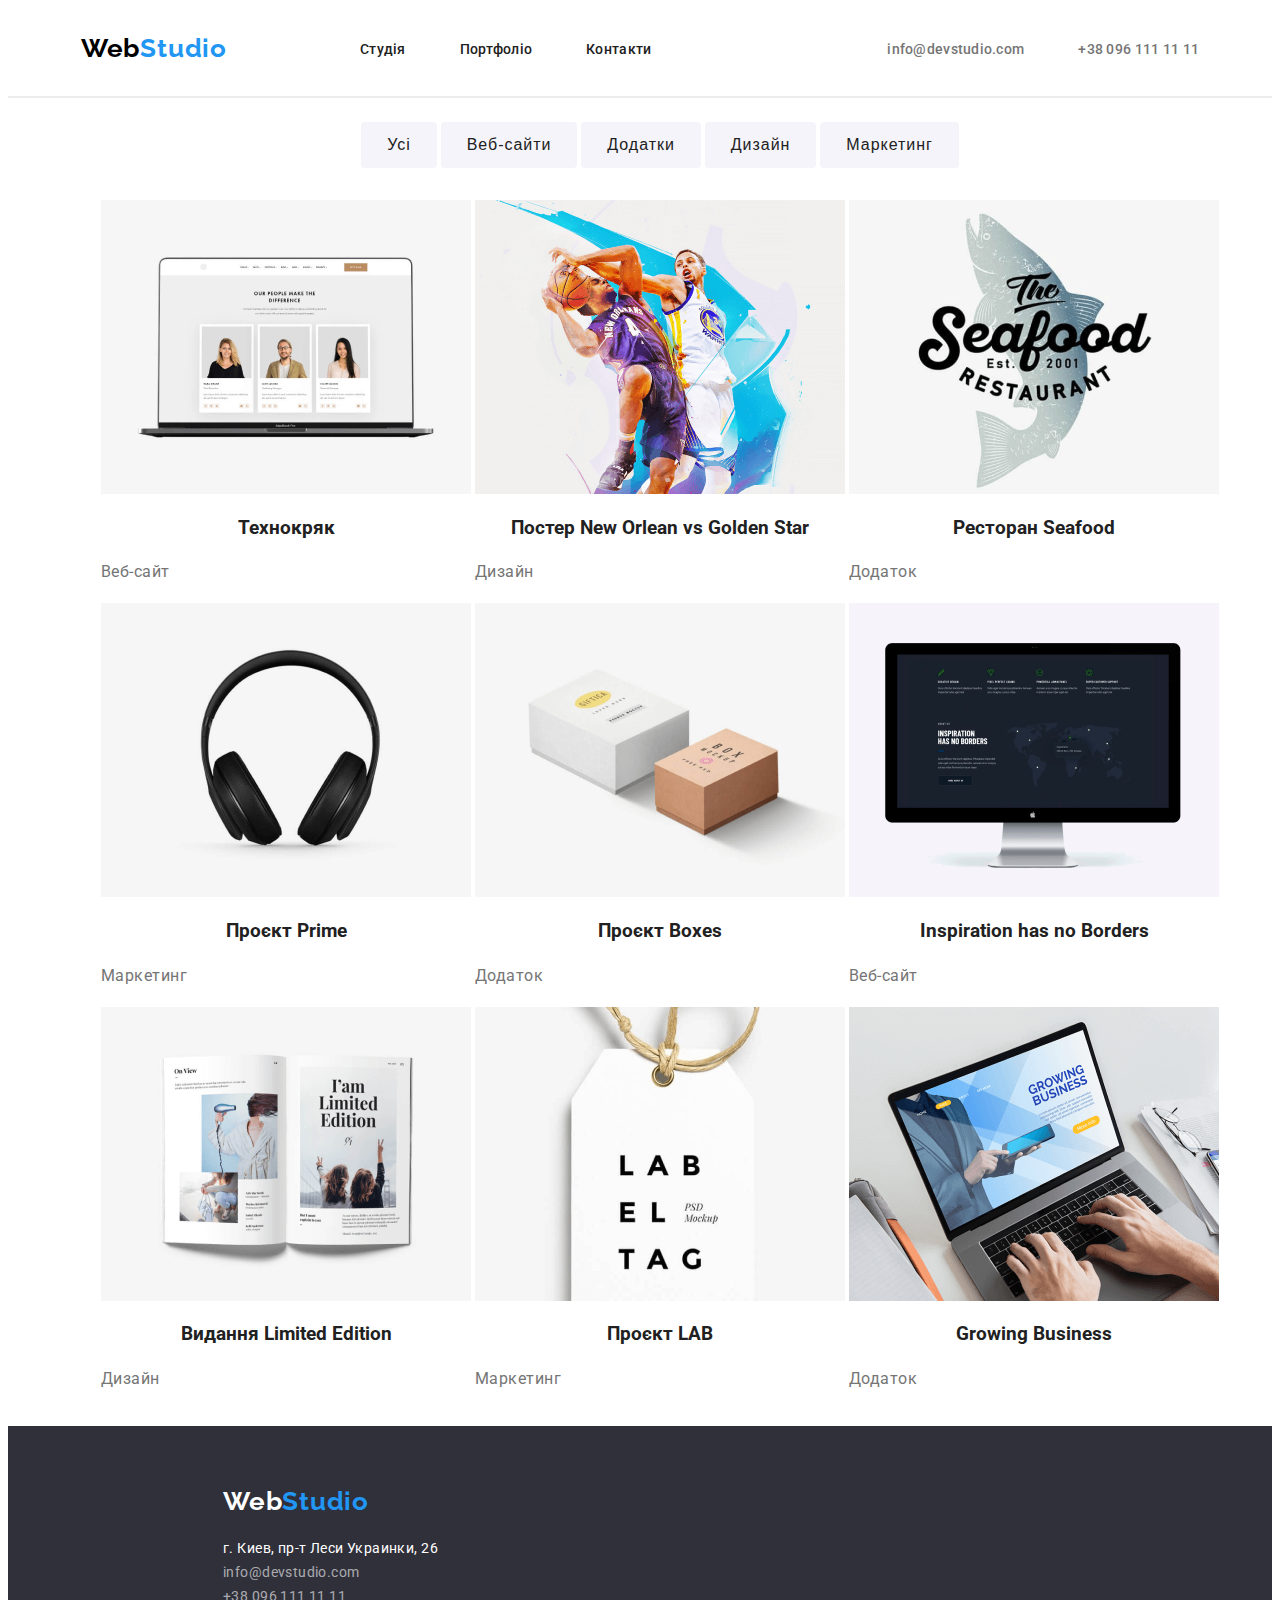
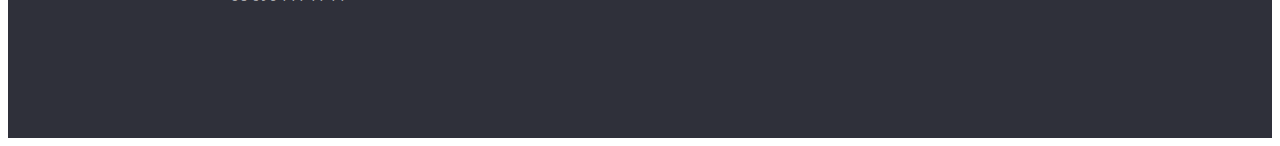
==== portfolio.html @ 3d527f90 "Add files via upload" ====
<!DOCTYPE html>
<html lang="uk">
  <head>
    <meta charset="UTF-8" />
    <meta http-equiv="X-UA-Compatible" content="IE=edge" />
    <meta name="viewport" content="width=device-width, initial-scale=1.0" />
    <title>Портфолио</title>
    <link rel="stylesheet" href="css/styles.css" />
    <link rel="preconnect" href="https://fonts.googleapis.com" />
    <link rel="preconnect" href="https://fonts.gstatic.com" crossorigin />
    <link
      href="https://fonts.googleapis.com/css2?family=Raleway:wght@700&family=Roboto:wght@400;500;700;900&display=swap"
      rel="stylesheet"
    />
  </head>
  <body>
    <header>
      <div class="navigation">
        <nav class="navigation-box">
          <div class="logo-navigation">
            <a class="logo-nav" href="./index.html"
              >Web<span style="color: #2196f3">Studio</span></a
            >
          </div>
          <div class="links-navigation">
            <ul class="top-nav-links">
              <li class="top-nav-item">
                <a class="top-nav-text" href="./index.html">Студія</a>
              </li>
              <li class="top-nav-item">
                <a class="top-nav-text" href="./portfolio.html">Портфоліо</a>
              </li>
              <li class="top-nav-item">
                <a class="top-nav-text" href="#">Контакти</a>
              </li>
            </ul>
          </div>
        </nav>
        <ul class="top-contacts">
          <li class="top-contacts-item">
            <a class="top-contacts-text" href="mailto:info@devstudio.com"
              >info@devstudio.com</a
            >
          </li>
          <li class="top-contacts-item">
            <a class="top-contacts-text" href="tel:+380961111111"
              >+38 096 111 11 11</a
            >
          </li>
        </ul>
      </div>
      <hr />
    </header>
    <main>
      <section class="main-nav">
        <ul class="main-nav-list">
          <li class="main-nav-item">
            <button class="main-nav-button" type="button">Усі</button>
          </li>
          <li class="main-nav-item">
            <button class="main-nav-button" type="button">Веб-сайти</button>
          </li>
          <li class="main-nav-item">
            <button class="main-nav-button" type="button">Додатки</button>
          </li>
          <li class="main-nav-item">
            <button class="main-nav-button" type="button">Дизайн</button>
          </li>
          <li class="main-nav-item">
            <button class="main-nav-button" type="button">Маркетинг</button>
          </li>
        </ul>
      </section>
      <section class="portfolio">
        <ul class="portfolio-list">
          <li class="portfolio-item">
            <img
              width="370"
              class="portfolio-image"
              src="images/img.png"
              alt="Три человека на экране"
            />
            <h3 class="portfolio-header">Технокряк</h3>
            <p class="portfolio-text">Веб-сайт</p>
          </li>
          <li class="portfolio-item">
            <img
              width="370"
              class="portfolio-image"
              src="images/img-1.png"
              alt="Баскетболисты"
            />
            <h3 class="portfolio-header">Постер New Orlean vs Golden Star</h3>
            <p class="portfolio-text">Дизайн</p>
          </li>
          <li class="portfolio-item">
            <img
              width="370"
              class="portfolio-image"
              src="images/img-2.png"
              alt="Логотип рыбного ресторана"
            />
            <h3 class="portfolio-header">Ресторан Seafood</h3>
            <p class="portfolio-text">Додаток</p>
          </li>
          <li class="portfolio-item">
            <img
              width="370"
              class="portfolio-image"
              src="images/img-3.png"
              alt="Наушники"
            />
            <h3 class="portfolio-header">Проєкт Prime</h3>
            <p class="portfolio-text">Маркетинг</p>
          </li>
          <li class="portfolio-item">
            <img
              width="370"
              class="portfolio-image"
              src="images/img-4.png"
              alt="Две коробки"
            />
            <h3 class="portfolio-header">Проєкт Boxes</h3>
            <p class="portfolio-text">Додаток</p>
          </li>
          <li class="portfolio-item">
            <img
              width="370"
              class="portfolio-image"
              src="images/img-5.png"
              alt="Экран монитора"
            />
            <h3 class="portfolio-header">Inspiration has no Borders</h3>
            <p class="portfolio-text">Веб-сайт</p>
          </li>
          <li class="portfolio-item">
            <img
              width="370"
              class="portfolio-image"
              src="images/img-6.png"
              alt="Журнал"
            />
            <h3 class="portfolio-header">Видання Limited Edition</h3>
            <p class="portfolio-text">Дизайн</p>
          </li>
          <li class="portfolio-item">
            <img
              width="370"
              class="portfolio-image"
              src="images/img-7.png"
              alt="Бирка"
            />
            <h3 class="portfolio-header">Проєкт LAB</h3>
            <p class="portfolio-text">Маркетинг</p>
          </li>
          <li class="portfolio-item">
            <img
              width="370"
              class="portfolio-image"
              src="images/img-8.png"
              alt="Человек печатает на ноутбуке"
            />
            <h3 class="portfolio-header">Growing Business</h3>
            <p class="portfolio-text">Додаток</p>
          </li>
        </ul>
      </section>
    </main>
    <footer>
      <div class="footer">
        <a class="logo-footer" href="./index.html"
          >Web<span style="color: #2196f3">Studio</span></a
        >
        <address>
          <ul class="footer-list">
            <li class="footer-item">
              <a
                class="footer-adr"
                href="https://goo.gl/maps/CPtrU1FHBa2aNyZL9"
                target="_blank"
                rel="noopener noreferrer nofollow"
                >г. Киев, пр-т Леси Украинки, 26</a
              >
            </li>
            <li class="footer-item">
              <a class="footer-mail" href="mailto:info@devstudio.com"
                >info@devstudio.com</a
              >
            </li>
            <li class="footer-item">
              <a class="footer-tel" href="tel:+380961111111"
                >+38 096 111 11 11</a
              >
            </li>
          </ul>
        </address>
      </div>
    </footer>
  </body>
</html>
---- css/styles.css ----
body {
  font-family: "Roboto", "Helvetica", sans-serif;
  color: #212121;
}
.navigation {
  display: flex;
  justify-content: space-around;
  align-items: center;
  height: 80px;
}
.navigation-box {
  display: flex;
  align-items: center;
}
.logo-navigation {
  text-align: left;
}
.links-navigation {
  padding-left: 43px;
}
li {
  list-style-type: none;
}
hr {
  border: 1px solid #ececec;
  color: #ececec;
}
.top-nav-item {
  display: inline-block;
  padding-left: 50px;
}
.top-contacts-item {
  display: inline-block;
  padding-left: 50px;
}

a.logo-nav {
  font-family: Raleway;
  font-size: 26px;
  font-weight: 700;
  line-height: 1.19;
  letter-spacing: 0.03em;
  text-align: left;
  color: #000000;
  text-decoration: none;
}

li.top-nav-item {
  list-style-type: none;
}

a.top-nav-text {
  font-size: 14px;
  font-weight: 500;
  line-height: 1.14;
  letter-spacing: 0.02em;
  text-align: left;
  cursor: pointer;
  text-decoration: none;
  color: #212121;
}
a:hover.top-nav-text {
  font-size: 14px;
  font-weight: 500;
  line-height: 1.14;
  letter-spacing: 0.02em;
  text-align: left;
  color: #2196f3;
}
li.top-contacts-item {
  list-style-type: none;
}
a.top-contacts-text {
  font-size: 14px;
  font-weight: 500;
  line-height: 1.14;
  letter-spacing: 0.02em;
  text-decoration: none;
  text-align: left;
  color: #757575;
}
a:hover.top-contacts-text {
  font-size: 14px;
  font-weight: 500;
  line-height: 1.14;
  letter-spacing: 0.02em;
  text-align: left;
  color: #2196f3;
}
.hero-top {
  background-color: #2f303a;
  height: 600px;
  display: block;
  text-align: center;
}
.hero-top-header {
  font-size: 44px;
  font-weight: 900;
  line-height: 1.36;
  letter-spacing: 0.06em;
  text-align: center;
  color: #ffffff;
  width: 696px;
  padding-top: 200px;
  margin: auto;
}

.hero-top-button {
  background-color: #2196f3;
  border-radius: 4px;
  border-color: #2196f3;
  color: white;
  padding: 15px 32px;
  font-size: 16px;
  font-weight: 700;
  line-height: 1.87;
  letter-spacing: 0.06em;
  text-align: center;
  text-decoration: none;
}
:hover.hero-top-button {
  background-color: #2196f3;
  border-radius: 4px;
  border-color: #2196f3;
  color: #ffffff;
  cursor: pointer;
  padding: 15px 32px;
  font-size: 16px;
  font-weight: 700;
  line-height: 1.87;
  letter-spacing: 0.06em;
  text-align: center;
  text-decoration: none;
  display: inline-block;
  box-shadow: 0px 4px 4px 0px #00000026;
}
.hero-button {
  padding-top: 30px;
  cursor: pointer;
}
.features {
  text-align: center;
  padding-top: 94px;
}
li.feature {
  list-style-type: none;
  font-size: 14px;
  text-align: left;
  letter-spacing: 0.03em;
  width: 270px;
  display: inline-block;
  vertical-align: top;
  padding-left: 30px;
}
h3.feature-header {
  color: #212121;
  font-weight: 700;
  line-height: 1.14;
}
p.feature-text {
  color: #757575;
  line-height: 1.71;
}
.wwd {
  padding-top: 94px;
  text-align: center;
  padding-left: 0px;
}
h2.wwd-header {
  font-size: 36px;
  font-weight: 700;
  line-height: 1.36;
  letter-spacing: 0.03em;
  text-align: center;
}
.wwd-list {
  display: inline-block;
  margin: auto;
  padding-top: 50px;
}
.wwd-item {
  display: inline-block;
  margin: auto;
}
.about {
  text-align: center;
  background: #f5f4fa;
}
.about-list {
  margin: auto;
}
.about-item {
  display: inline-block;
  margin: auto;
}
ul.about-list {
  padding-top: 50px;
}
h2.about-header {
  font-size: 36px;
  font-weight: 700;
  line-height: 1.36;
  letter-spacing: 0.03em;
  text-align: center;
  padding-top: 94px;
}
h3.about-name {
  font-size: 16px;
  font-weight: 500;
  line-height: 1.18;
  letter-spacing: 0.03em;
  text-align: center;
}
p.about-text {
  font-size: 16px;
  line-height: 1.18;
  letter-spacing: 0.03em;
  text-align: center;
  color: #757575;
}
.footer {
  background-color: #2f303a;
  height: 252px;
  padding-top: 60px;
}
.logo-footer {
  padding-left: 215px;
}
.footer-list {
  padding-left: 215px;
  padding-top: 20px;
  margin-top: 0;
}
a.logo-footer {
  font-family: Raleway;
  font-size: 26px;
  font-weight: 700;
  line-height: 1.19;
  letter-spacing: 0.03em;
  text-align: left;
  color: #ffffff;
  text-decoration: none;
}
a.footer-adr {
  text-decoration: none;
  font-size: 14px;
  line-height: 1.71;
  letter-spacing: 0.03em;
  text-align: left;
  color: #ffffff;
}
a.footer-mail {
  text-decoration: none;
  font-size: 14px;
  line-height: 1.71;
  letter-spacing: 0.03em;
  text-align: left;
  color: #ffffff99;
}
a.footer-tel {
  text-decoration: none;
  font-size: 14px;
  line-height: 1.71;
  letter-spacing: 0.03em;
  text-align: left;
  color: #ffffff99;
}
address {
  display: block;
  font-style: normal;
}
.main-nav {
  display: flex;
  justify-content: center;
  align-items: center;
}
.main-nav-item {
  display: inline-block;
}
.portfolio-item {
  display: inline-block;
}
.portfolio {
  text-align: center;
}
.portfolio-text {
  font-size: 16px;
  line-height: 1.87;
  letter-spacing: 0.03em;
  text-align: left;
  color: #757575;
}
.main-nav-button {
  background-color: #f5f4fa;
  border-radius: 4px;
  border-color: #ffffff;
  border: none;
  color: #212121;
  padding: 10px 26px;
  font-size: 16px;
  font-weight: 500;
  line-height: 1.62;
  letter-spacing: 0.06em;
  text-align: center;
  text-decoration: none;
  box-shadow: 0px 0px 0px 0px #ffffff;
  cursor: pointer;
}
:hover.main-nav-button {
  background-color: #2196f3;
  border-radius: 4px;
  border-color: #2196f3;
  color: #ffffff;
  padding: 10px 26px;
  font-size: 16px;
  font-weight: 500;
  line-height: 1.62;
  letter-spacing: 0.06em;
  text-align: center;
  text-decoration: none;
  cursor: pointer;
  box-shadow: 0px 4px 4px 0px #00000026;
}
.hero-top-header {
  align-items: center;
  text-align: center;
}
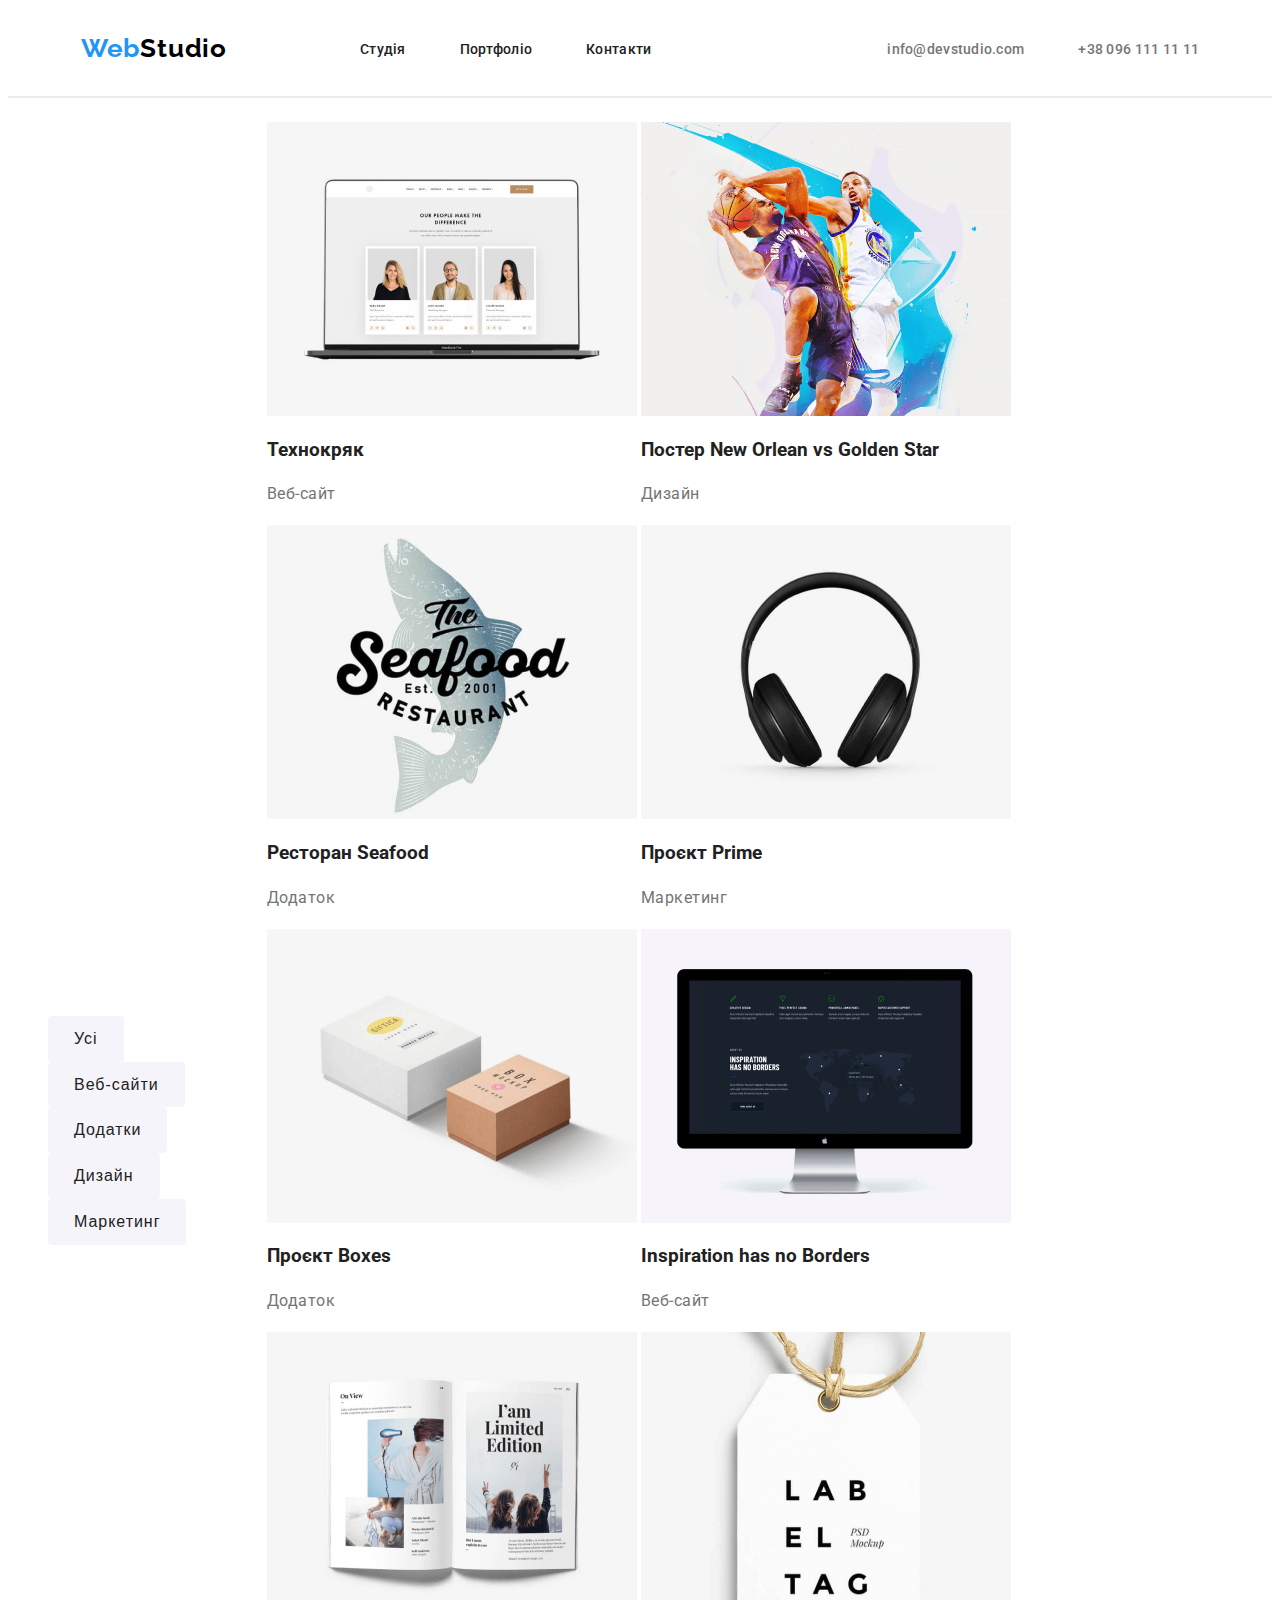
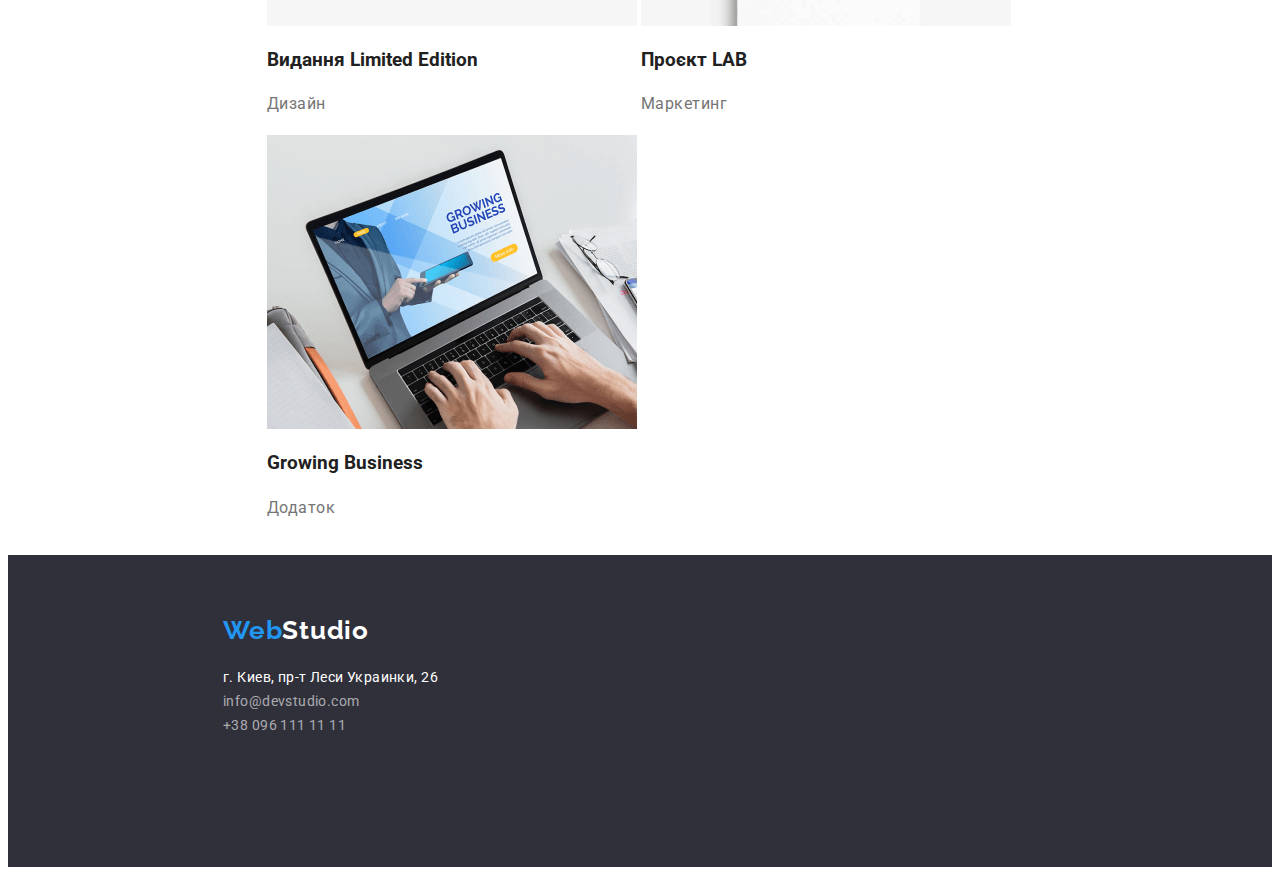
==== commit a79a692f: "New changes in html and css after mentor checking." ====
--- a/portfolio.html
+++ b/portfolio.html
@@ -5,13 +5,13 @@
     <meta http-equiv="X-UA-Compatible" content="IE=edge" />
     <meta name="viewport" content="width=device-width, initial-scale=1.0" />
     <title>Портфолио</title>
-    <link rel="stylesheet" href="css/styles.css" />
     <link rel="preconnect" href="https://fonts.googleapis.com" />
     <link rel="preconnect" href="https://fonts.gstatic.com" crossorigin />
     <link
       href="https://fonts.googleapis.com/css2?family=Raleway:wght@700&family=Roboto:wght@400;500;700;900&display=swap"
       rel="stylesheet"
     />
+    <link rel="stylesheet" href="css/styles.css" />
   </head>
   <body>
     <header>
@@ -19,7 +19,7 @@
         <nav class="navigation-box">
           <div class="logo-navigation">
             <a class="logo-nav" href="./index.html"
-              >Web<span style="color: #2196f3">Studio</span></a
+              ><span style="color: #2196f3">Web</span>Studio</a
             >
           </div>
           <div class="links-navigation">
@@ -70,8 +70,6 @@
             <button class="main-nav-button" type="button">Маркетинг</button>
           </li>
         </ul>
-      </section>
-      <section class="portfolio">
         <ul class="portfolio-list">
           <li class="portfolio-item">
             <img
@@ -169,7 +167,7 @@
     <footer>
       <div class="footer">
         <a class="logo-footer" href="./index.html"
-          >Web<span style="color: #2196f3">Studio</span></a
+          ><span style="color: #2196f3">Web</span>Studio</a
         >
         <address>
           <ul class="footer-list">
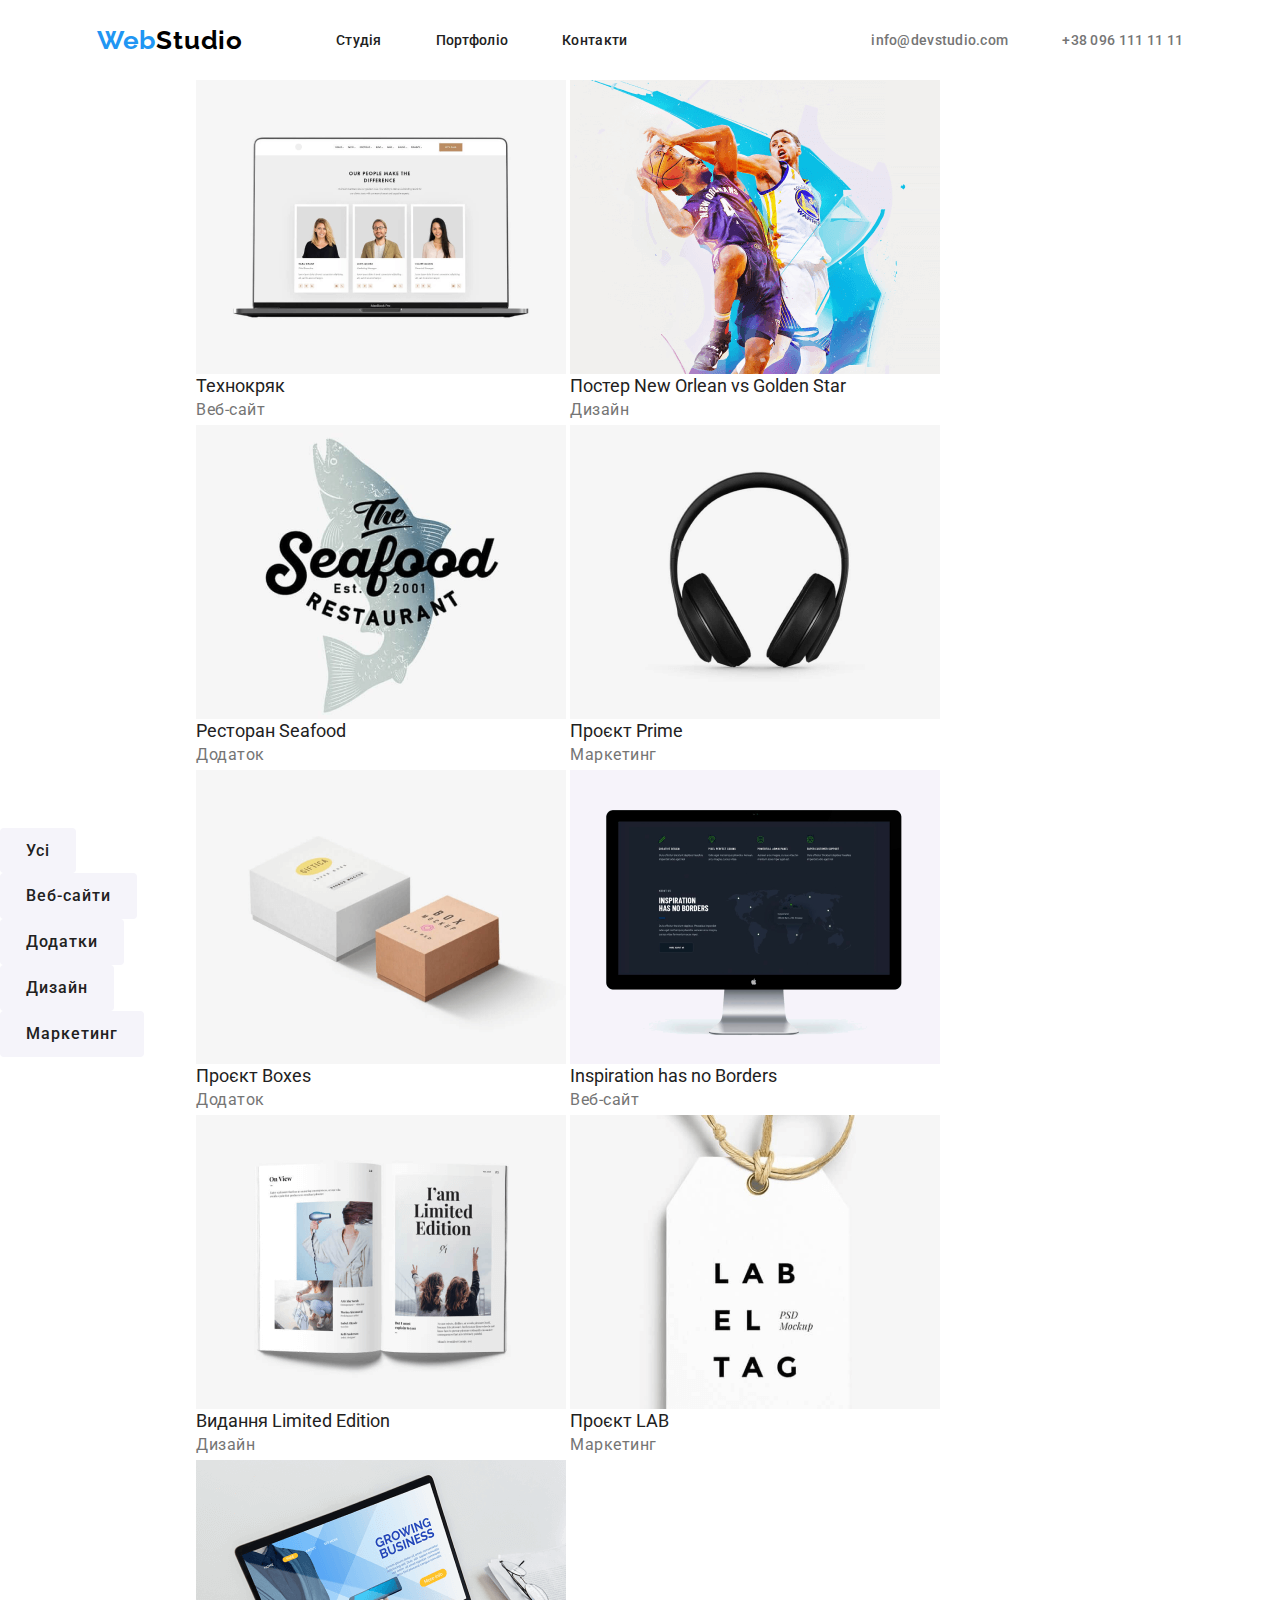
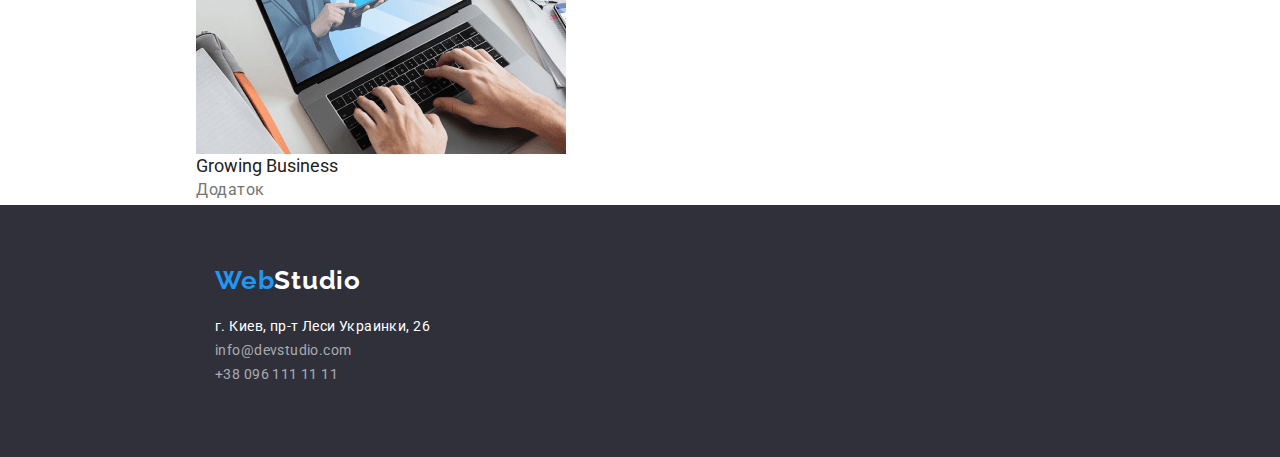
==== commit fece74f6: "2nd changes" ====
--- a/portfolio.html
+++ b/portfolio.html
@@ -49,7 +49,6 @@
           </li>
         </ul>
       </div>
-      <hr />
     </header>
     <main>
       <section class="main-nav">
--- a/css/styles.css
+++ b/css/styles.css
@@ -1,6 +1,368 @@
+/*reset css */
+/* http://meyerweb.com/eric/tools/css/reset/ 
+   v2.0 | 20110126
+   License: none (public domain)
+*/
+
+html, body, div, span, applet, object, iframe,
+h1, h2, h3, h4, h5, h6, p, blockquote, pre,
+a, abbr, acronym, address, big, cite, code,
+del, dfn, em, img, ins, kbd, q, s, samp,
+small, strike, strong, sub, sup, tt, var,
+b, u, i, center,
+dl, dt, dd, ol, ul, li,
+fieldset, form, label, legend,
+table, caption, tbody, tfoot, thead, tr, th, td,
+article, aside, canvas, details, embed, 
+figure, figcaption, footer, header, hgroup, 
+menu, nav, output, ruby, section, summary,
+time, mark, audio, video {
+	margin: 0;
+	padding: 0;
+	border: 0;
+	font-size: 100%;
+	font: inherit;
+	vertical-align: baseline;
+}
+/* HTML5 display-role reset for older browsers */
+article, aside, details, figcaption, figure, 
+footer, header, hgroup, menu, nav, section {
+	display: block;
+}
 body {
-  font-family: "Roboto", "Helvetica", sans-serif;
-  color: #212121;
+	line-height: 1;
+}
+ol, ul {
+	list-style: none;
+}
+blockquote, q {
+	quotes: none;
+}
+blockquote:before, blockquote:after,
+q:before, q:after {
+	content: '';
+	content: none;
+}
+table {
+	border-collapse: collapse;
+	border-spacing: 0;
+}
+
+/* normalize css */
+/*! modern-normalize v1.1.0 | MIT License | https://github.com/sindresorhus/modern-normalize */
+
+/*
+Document
+========
+*/
+
+/**
+Use a better box model (opinionated).
+*/
+
+*,
+::before,
+::after {
+	box-sizing: border-box;
+}
+
+/**
+Use a more readable tab size (opinionated).
+*/
+
+html {
+	-moz-tab-size: 4;
+	tab-size: 4;
+}
+
+/**
+1. Correct the line height in all browsers.
+2. Prevent adjustments of font size after orientation changes in iOS.
+*/
+
+html {
+	line-height: 1.15; /* 1 */
+	-webkit-text-size-adjust: 100%; /* 2 */
+}
+
+/*
+Sections
+========
+*/
+
+/**
+Remove the margin in all browsers.
+*/
+
+body {
+	margin: 0;
+}
+
+/**
+Improve consistency of default fonts in all browsers. (https://github.com/sindresorhus/modern-normalize/issues/3)
+*/
+
+body {
+	font-family:
+		system-ui,
+		-apple-system, /* Firefox supports this but not yet `system-ui` */
+		'Segoe UI',
+		Roboto,
+		Helvetica,
+		Arial,
+		sans-serif,
+		'Apple Color Emoji',
+		'Segoe UI Emoji';
+}
+
+/*
+Grouping content
+================
+*/
+
+/**
+1. Add the correct height in Firefox.
+2. Correct the inheritance of border color in Firefox. (https://bugzilla.mozilla.org/show_bug.cgi?id=190655)
+*/
+
+hr {
+	height: 0; /* 1 */
+	color: inherit; /* 2 */
+}
+
+/*
+Text-level semantics
+====================
+*/
+
+/**
+Add the correct text decoration in Chrome, Edge, and Safari.
+*/
+
+abbr[title] {
+	text-decoration: underline dotted;
+}
+
+/**
+Add the correct font weight in Edge and Safari.
+*/
+
+b,
+strong {
+	font-weight: bolder;
+}
+
+/**
+1. Improve consistency of default fonts in all browsers. (https://github.com/sindresorhus/modern-normalize/issues/3)
+2. Correct the odd 'em' font sizing in all browsers.
+*/
+
+code,
+kbd,
+samp,
+pre {
+	font-family:
+		ui-monospace,
+		SFMono-Regular,
+		Consolas,
+		'Liberation Mono',
+		Menlo,
+		monospace; /* 1 */
+	font-size: 1em; /* 2 */
+}
+
+/**
+Add the correct font size in all browsers.
+*/
+
+small {
+	font-size: 80%;
+}
+
+/**
+Prevent 'sub' and 'sup' elements from affecting the line height in all browsers.
+*/
+
+sub,
+sup {
+	font-size: 75%;
+	line-height: 0;
+	position: relative;
+	vertical-align: baseline;
+}
+
+sub {
+	bottom: -0.25em;
+}
+
+sup {
+	top: -0.5em;
+}
+
+/*
+Tabular data
+============
+*/
+
+/**
+1. Remove text indentation from table contents in Chrome and Safari. (https://bugs.chromium.org/p/chromium/issues/detail?id=999088, https://bugs.webkit.org/show_bug.cgi?id=201297)
+2. Correct table border color inheritance in all Chrome and Safari. (https://bugs.chromium.org/p/chromium/issues/detail?id=935729, https://bugs.webkit.org/show_bug.cgi?id=195016)
+*/
+
+table {
+	text-indent: 0; /* 1 */
+	border-color: inherit; /* 2 */
+}
+
+/*
+Forms
+=====
+*/
+
+/**
+1. Change the font styles in all browsers.
+2. Remove the margin in Firefox and Safari.
+*/
+
+button,
+input,
+optgroup,
+select,
+textarea {
+	font-family: inherit; /* 1 */
+	font-size: 100%; /* 1 */
+	line-height: 1.15; /* 1 */
+	margin: 0; /* 2 */
+}
+
+/**
+Remove the inheritance of text transform in Edge and Firefox.
+1. Remove the inheritance of text transform in Firefox.
+*/
+
+button,
+select { /* 1 */
+	text-transform: none;
+}
+
+/**
+Correct the inability to style clickable types in iOS and Safari.
+*/
+
+button,
+[type='button'],
+[type='reset'],
+[type='submit'] {
+	-webkit-appearance: button;
+}
+
+/**
+Remove the inner border and padding in Firefox.
+*/
+
+::-moz-focus-inner {
+	border-style: none;
+	padding: 0;
+}
+
+/**
+Restore the focus styles unset by the previous rule.
+*/
+
+:-moz-focusring {
+	outline: 1px dotted ButtonText;
+}
+
+/**
+Remove the additional ':invalid' styles in Firefox.
+See: https://github.com/mozilla/gecko-dev/blob/2f9eacd9d3d995c937b4251a5557d95d494c9be1/layout/style/res/forms.css#L728-L737
+*/
+
+:-moz-ui-invalid {
+	box-shadow: none;
+}
+
+/**
+Remove the padding so developers are not caught out when they zero out 'fieldset' elements in all browsers.
+*/
+
+legend {
+	padding: 0;
+}
+
+/**
+Add the correct vertical alignment in Chrome and Firefox.
+*/
+
+progress {
+	vertical-align: baseline;
+}
+
+/**
+Correct the cursor style of increment and decrement buttons in Safari.
+*/
+
+::-webkit-inner-spin-button,
+::-webkit-outer-spin-button {
+	height: auto;
+}
+
+/**
+1. Correct the odd appearance in Chrome and Safari.
+2. Correct the outline style in Safari.
+*/
+
+[type='search'] {
+	-webkit-appearance: textfield; /* 1 */
+	outline-offset: -2px; /* 2 */
+}
+
+/**
+Remove the inner padding in Chrome and Safari on macOS.
+*/
+
+::-webkit-search-decoration {
+	-webkit-appearance: none;
+}
+
+/**
+1. Correct the inability to style clickable types in iOS and Safari.
+2. Change font properties to 'inherit' in Safari.
+*/
+
+::-webkit-file-upload-button {
+	-webkit-appearance: button; /* 1 */
+	font: inherit; /* 2 */
+}
+
+/*
+Interactive
+===========
+*/
+
+/*
+Add the correct display in Chrome and Safari.
+*/
+
+summary {
+	display: list-item;
+}
+
+/* my css */
+
+:root {
+  --brand-backcolor1: #fff;
+  --brand-backcolor2: #F5F4FA;
+  --brand-backcolor3: #2F303A;
+  --brand-color1: #212121;
+  --brand-color2: #757575;
+  --brand-color3: #2196F3;
+}
+
+body {
+  font-family: "Roboto", sans-serif;
+  color: var(--brand-color1);
+  background-color: #fff;
 }
 .navigation {
   display: flex;
@@ -49,7 +411,7 @@
   list-style-type: none;
 }
 
-a.top-nav-text {
+.top-nav-text {
   font-size: 14px;
   font-weight: 500;
   line-height: 1.14;
@@ -57,58 +419,58 @@
   text-align: left;
   cursor: pointer;
   text-decoration: none;
-  color: #212121;
-}
-a:hover.top-nav-text {
+  color: var(--brand-color1);
+}
+.top-nav-text:hover {
+  color: var(--brand-color3);
+}
+
+.top-nav-text:focus {
+  color: var(--brand-color3);
+}
+
+li.top-contacts-item {
+  list-style-type: none;
+}
+.top-contacts-text {
   font-size: 14px;
   font-weight: 500;
   line-height: 1.14;
   letter-spacing: 0.02em;
-  text-align: left;
-  color: #2196f3;
-}
-li.top-contacts-item {
-  list-style-type: none;
-}
-a.top-contacts-text {
-  font-size: 14px;
-  font-weight: 500;
-  line-height: 1.14;
-  letter-spacing: 0.02em;
-  text-decoration: none;
-  text-align: left;
-  color: #757575;
-}
-a:hover.top-contacts-text {
-  font-size: 14px;
-  font-weight: 500;
-  line-height: 1.14;
-  letter-spacing: 0.02em;
-  text-align: left;
-  color: #2196f3;
-}
-.hero-top {
-  background-color: #2f303a;
+  text-decoration: none;
+  text-align: left;
+  color: var(--brand-color2);
+}
+.top-contacts-text:hover {
+  color: var(--brand-color3);
+}
+.top-contacts-text:focus {
+  color: var(--brand-color3);
+}
+.hero-top-section {
+  background-color: var(--brand-backcolor3);
   height: 600px;
   display: block;
   text-align: center;
 }
 .hero-top-header {
+  text-transform: uppercase;
   font-size: 44px;
   font-weight: 900;
   line-height: 1.36;
   letter-spacing: 0.06em;
   text-align: center;
-  color: #ffffff;
+  color: var(--brand-backcolor1);
   width: 696px;
   padding-top: 200px;
   margin: auto;
 }
 
 .hero-top-button {
-  background-color: #2196f3;
+  font-family: "roboto";
+  background-color: var(--brand-color3);
   border-radius: 4px;
-  border-color: #2196f3;
+  border-color: var(--brand-color3);
   color: white;
   padding: 15px 32px;
   font-size: 16px;
@@ -117,21 +479,22 @@
   letter-spacing: 0.06em;
   text-align: center;
   text-decoration: none;
-}
-:hover.hero-top-button {
-  background-color: #2196f3;
+  cursor: pointer;
+  text-decoration: none;
+  display: inline-block;
+}
+.hero-top-button:hover {
+  background-color: #188CE8;
   border-radius: 4px;
-  border-color: #2196f3;
-  color: #ffffff;
-  cursor: pointer;
-  padding: 15px 32px;
-  font-size: 16px;
-  font-weight: 700;
-  line-height: 1.87;
-  letter-spacing: 0.06em;
-  text-align: center;
-  text-decoration: none;
-  display: inline-block;
+  border-color: #188CE8;
+  color: var(--brand-backcolor1);
+  box-shadow: 0px 4px 4px 0px #00000026;
+}
+.hero-top-button:focus {
+  background-color: #188CE8;
+  border-radius: 4px;
+  border-color: #188CE8;
+  color: var(--brand-backcolor1);
   box-shadow: 0px 4px 4px 0px #00000026;
 }
 .hero-button {
@@ -153,12 +516,13 @@
   padding-left: 30px;
 }
 h3.feature-header {
-  color: #212121;
+  color: var(--brand-color1);
   font-weight: 700;
   line-height: 1.14;
+  font-size: 14px;
 }
 p.feature-text {
-  color: #757575;
+  color: var(--brand-color2);
   line-height: 1.71;
 }
 .wwd {
@@ -184,7 +548,7 @@
 }
 .about {
   text-align: center;
-  background: #f5f4fa;
+  background: var(--brand-backcolor2);
 }
 .about-list {
   margin: auto;
@@ -192,6 +556,7 @@
 .about-item {
   display: inline-block;
   margin: auto;
+  background-color: #fff;
 }
 ul.about-list {
   padding-top: 50px;
@@ -216,10 +581,10 @@
   line-height: 1.18;
   letter-spacing: 0.03em;
   text-align: center;
-  color: #757575;
+  color: var(--brand-color2);
 }
 .footer {
-  background-color: #2f303a;
+  background-color: var(--brand-backcolor3);
   height: 252px;
   padding-top: 60px;
 }
@@ -238,7 +603,7 @@
   line-height: 1.19;
   letter-spacing: 0.03em;
   text-align: left;
-  color: #ffffff;
+  color: var(--brand-backcolor1);
   text-decoration: none;
 }
 a.footer-adr {
@@ -247,7 +612,7 @@
   line-height: 1.71;
   letter-spacing: 0.03em;
   text-align: left;
-  color: #ffffff;
+  color: var(--brand-backcolor1);
 }
 a.footer-mail {
   text-decoration: none;
@@ -283,19 +648,22 @@
 .portfolio {
   text-align: center;
 }
+.portfolio-header {
+  font-size: 18px;
+}
 .portfolio-text {
   font-size: 16px;
   line-height: 1.87;
   letter-spacing: 0.03em;
   text-align: left;
-  color: #757575;
+  color: var(--brand-color2);
 }
 .main-nav-button {
-  background-color: #f5f4fa;
+  background-color: var(--brand-backcolor2);
   border-radius: 4px;
-  border-color: #ffffff;
+  border-color: var(--brand-backcolor1);
   border: none;
-  color: #212121;
+  color: var(--brand-color1);
   padding: 10px 26px;
   font-size: 16px;
   font-weight: 500;
@@ -303,22 +671,22 @@
   letter-spacing: 0.06em;
   text-align: center;
   text-decoration: none;
-  box-shadow: 0px 0px 0px 0px #ffffff;
+  box-shadow: 0px 0px 0px 0px var(--brand-backcolor1);
   cursor: pointer;
-}
-:hover.main-nav-button {
-  background-color: #2196f3;
+  font-family: "roboto";
+}
+.main-nav-button:hover {
+  background-color: var(--brand-color3);
   border-radius: 4px;
-  border-color: #2196f3;
-  color: #ffffff;
-  padding: 10px 26px;
-  font-size: 16px;
-  font-weight: 500;
-  line-height: 1.62;
-  letter-spacing: 0.06em;
-  text-align: center;
-  text-decoration: none;
-  cursor: pointer;
+  border-color: var(--brand-color3);
+  color: var(--brand-backcolor1);
+  box-shadow: 0px 4px 4px 0px #00000026;
+}
+.main-nav-button:focus {
+  background-color: var(--brand-color3);
+  border-radius: 4px;
+  border-color: var(--brand-color3);
+  color: var(--brand-backcolor1);
   box-shadow: 0px 4px 4px 0px #00000026;
 }
 .hero-top-header {
